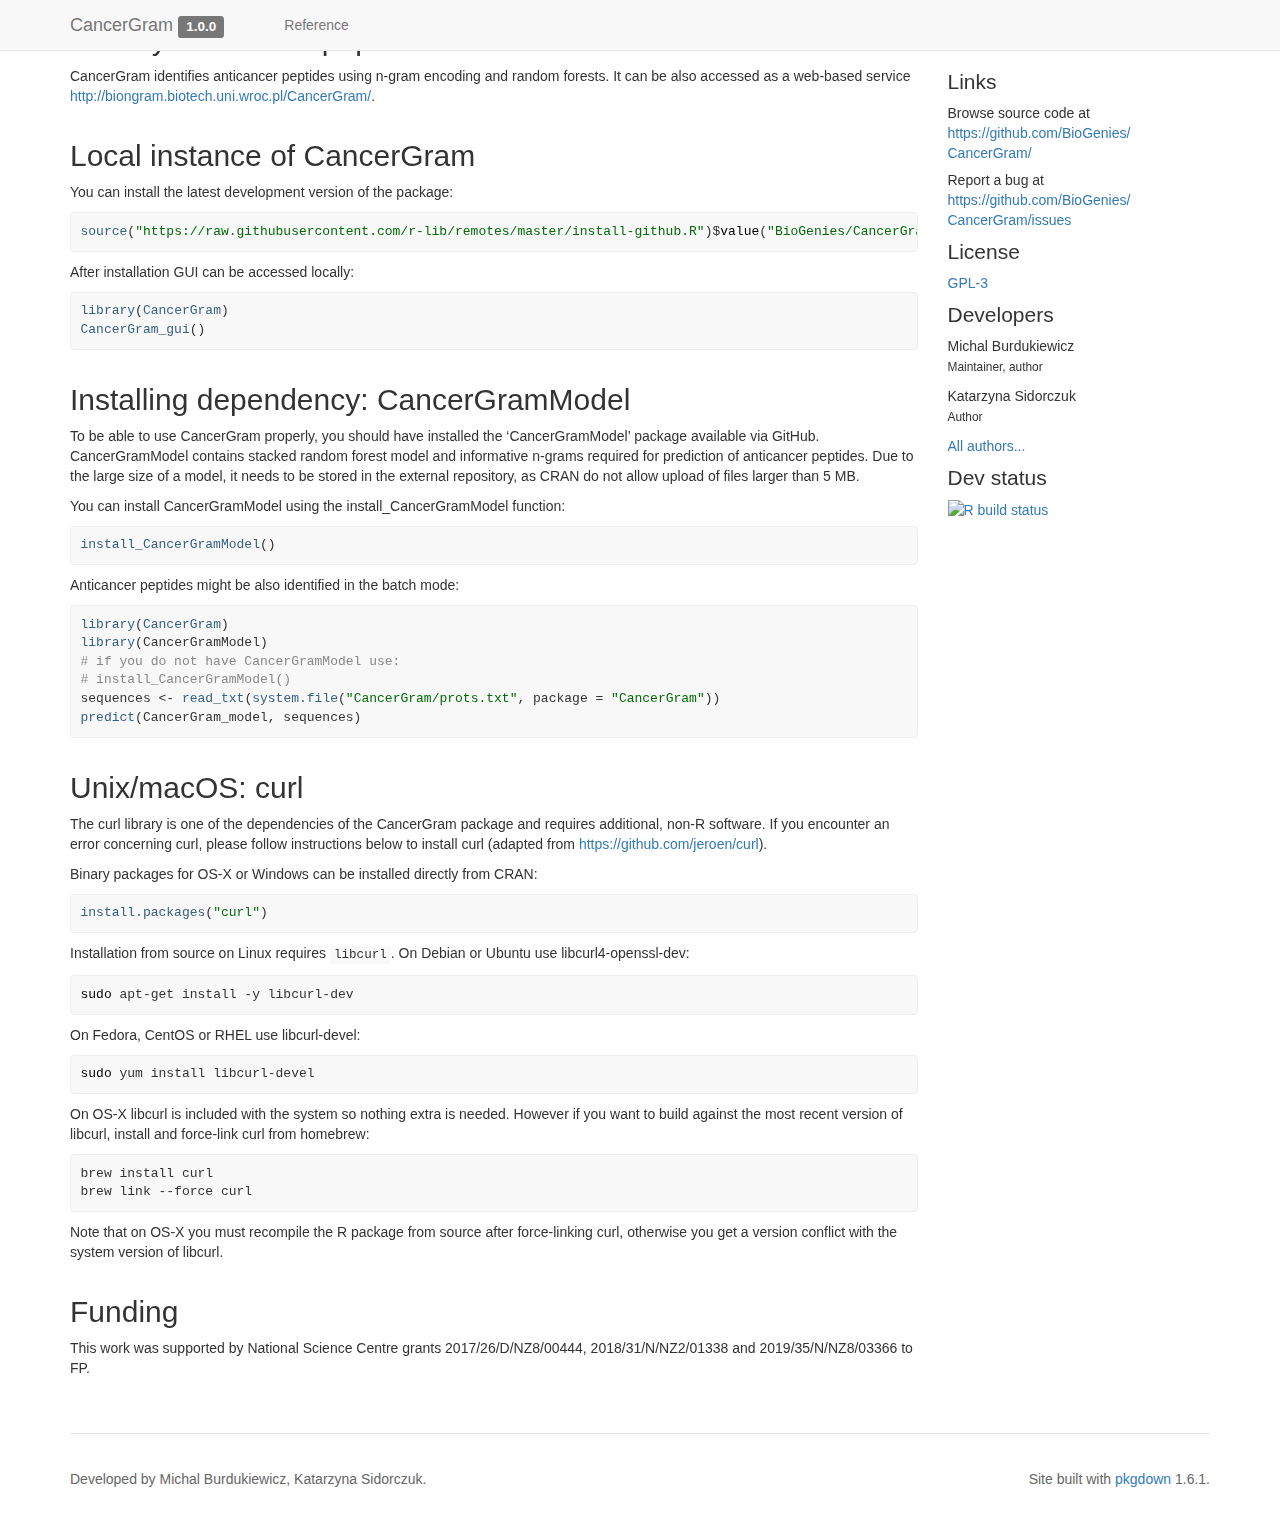
==== index.html @ 9f7d90c8 "Built site for CancerGram: 1.0.0@b8a73d9" ====
<!DOCTYPE html>
<!-- Generated by pkgdown: do not edit by hand --><html lang="en">
<head>
<meta http-equiv="Content-Type" content="text/html; charset=UTF-8">
<meta charset="utf-8">
<meta http-equiv="X-UA-Compatible" content="IE=edge">
<meta name="viewport" content="width=device-width, initial-scale=1.0">
<title>Prediction of Anticancer Peptides • CancerGram</title>
<!-- jquery --><script src="https://cdnjs.cloudflare.com/ajax/libs/jquery/3.4.1/jquery.min.js" integrity="sha256-CSXorXvZcTkaix6Yvo6HppcZGetbYMGWSFlBw8HfCJo=" crossorigin="anonymous"></script><!-- Bootstrap --><link rel="stylesheet" href="https://cdnjs.cloudflare.com/ajax/libs/twitter-bootstrap/3.4.1/css/bootstrap.min.css" integrity="sha256-bZLfwXAP04zRMK2BjiO8iu9pf4FbLqX6zitd+tIvLhE=" crossorigin="anonymous">
<script src="https://cdnjs.cloudflare.com/ajax/libs/twitter-bootstrap/3.4.1/js/bootstrap.min.js" integrity="sha256-nuL8/2cJ5NDSSwnKD8VqreErSWHtnEP9E7AySL+1ev4=" crossorigin="anonymous"></script><!-- bootstrap-toc --><link rel="stylesheet" href="bootstrap-toc.css">
<script src="bootstrap-toc.js"></script><!-- Font Awesome icons --><link rel="stylesheet" href="https://cdnjs.cloudflare.com/ajax/libs/font-awesome/5.12.1/css/all.min.css" integrity="sha256-mmgLkCYLUQbXn0B1SRqzHar6dCnv9oZFPEC1g1cwlkk=" crossorigin="anonymous">
<link rel="stylesheet" href="https://cdnjs.cloudflare.com/ajax/libs/font-awesome/5.12.1/css/v4-shims.min.css" integrity="sha256-wZjR52fzng1pJHwx4aV2AO3yyTOXrcDW7jBpJtTwVxw=" crossorigin="anonymous">
<!-- clipboard.js --><script src="https://cdnjs.cloudflare.com/ajax/libs/clipboard.js/2.0.6/clipboard.min.js" integrity="sha256-inc5kl9MA1hkeYUt+EC3BhlIgyp/2jDIyBLS6k3UxPI=" crossorigin="anonymous"></script><!-- headroom.js --><script src="https://cdnjs.cloudflare.com/ajax/libs/headroom/0.11.0/headroom.min.js" integrity="sha256-AsUX4SJE1+yuDu5+mAVzJbuYNPHj/WroHuZ8Ir/CkE0=" crossorigin="anonymous"></script><script src="https://cdnjs.cloudflare.com/ajax/libs/headroom/0.11.0/jQuery.headroom.min.js" integrity="sha256-ZX/yNShbjqsohH1k95liqY9Gd8uOiE1S4vZc+9KQ1K4=" crossorigin="anonymous"></script><!-- pkgdown --><link href="pkgdown.css" rel="stylesheet">
<script src="pkgdown.js"></script><meta property="og:title" content="Prediction of Anticancer Peptides">
<meta property="og:description" content="Predicts anticancer peptides using random forests trained on the
    n-gram encoded peptides. The implemented algorithm can be accessed from
    both the command line and shiny-based GUI. ">
<!-- mathjax --><script src="https://cdnjs.cloudflare.com/ajax/libs/mathjax/2.7.5/MathJax.js" integrity="sha256-nvJJv9wWKEm88qvoQl9ekL2J+k/RWIsaSScxxlsrv8k=" crossorigin="anonymous"></script><script src="https://cdnjs.cloudflare.com/ajax/libs/mathjax/2.7.5/config/TeX-AMS-MML_HTMLorMML.js" integrity="sha256-84DKXVJXs0/F8OTMzX4UR909+jtl4G7SPypPavF+GfA=" crossorigin="anonymous"></script><!--[if lt IE 9]>
<script src="https://oss.maxcdn.com/html5shiv/3.7.3/html5shiv.min.js"></script>
<script src="https://oss.maxcdn.com/respond/1.4.2/respond.min.js"></script>
<![endif]-->
</head>
<body data-spy="scroll" data-target="#toc">
    <div class="container template-home">
      <header><div class="navbar navbar-default navbar-fixed-top" role="navigation">
  <div class="container">
    <div class="navbar-header">
      <button type="button" class="navbar-toggle collapsed" data-toggle="collapse" data-target="#navbar" aria-expanded="false">
        <span class="sr-only">Toggle navigation</span>
        <span class="icon-bar"></span>
        <span class="icon-bar"></span>
        <span class="icon-bar"></span>
      </button>
      <span class="navbar-brand">
        <a class="navbar-link" href="index.html">CancerGram</a>
        <span class="version label label-default" data-toggle="tooltip" data-placement="bottom" title="Released version">1.0.0</span>
      </span>
    </div>

    <div id="navbar" class="navbar-collapse collapse">
      <ul class="nav navbar-nav">
<li>
  <a href="index.html">
    <span class="fas fa fas fa-home fa-lg"></span>
     
  </a>
</li>
<li>
  <a href="reference/index.html">Reference</a>
</li>
      </ul>
<ul class="nav navbar-nav navbar-right">
<li>
  <a href="https://github.com/BioGenies/CancerGram/">
    <span class="fab fa fab fa-github fa-lg"></span>
     
  </a>
</li>
      </ul>
</div>
<!--/.nav-collapse -->
  </div>
<!--/.container -->
</div>
<!--/.navbar -->

      

      </header><div class="row">
  <div class="contents col-md-9">


<div id="identify-anticancer-peptides" class="section level2">
<h2 class="hasAnchor">
<a href="#identify-anticancer-peptides" class="anchor"></a>Identify anticancer peptides</h2>
<p>CancerGram identifies anticancer peptides using n-gram encoding and random forests. It can be also accessed as a web-based service <a href="http://biongram.biotech.uni.wroc.pl/CancerGram/" class="uri">http://biongram.biotech.uni.wroc.pl/CancerGram/</a>.</p>
</div>
<div id="local-instance-of-cancergram" class="section level2">
<h2 class="hasAnchor">
<a href="#local-instance-of-cancergram" class="anchor"></a>Local instance of CancerGram</h2>
<p>You can install the latest development version of the package:</p>
<div class="sourceCode" id="cb1"><pre class="downlit">
<span class="kw"><a href="https://rdrr.io/r/base/source.html">source</a></span><span class="op">(</span><span class="st">"https://raw.githubusercontent.com/r-lib/remotes/master/install-github.R"</span><span class="op">)</span><span class="op">$</span><span class="fu">value</span><span class="op">(</span><span class="st">"BioGenies/CancerGram"</span><span class="op">)</span></pre></div>
<p>After installation GUI can be accessed locally:</p>
<div class="sourceCode" id="cb2"><pre class="downlit">
<span class="kw"><a href="https://rdrr.io/r/base/library.html">library</a></span><span class="op">(</span><span class="va"><a href="https://github.com/BioGenies/CancerGram">CancerGram</a></span><span class="op">)</span>
<span class="fu"><a href="reference/CancerGram_gui.html">CancerGram_gui</a></span><span class="op">(</span><span class="op">)</span></pre></div>
</div>
<div id="installing-dependency-cancergrammodel" class="section level2">
<h2 class="hasAnchor">
<a href="#installing-dependency-cancergrammodel" class="anchor"></a>Installing dependency: CancerGramModel</h2>
<p>To be able to use CancerGram properly, you should have installed the ‘CancerGramModel’ package available via GitHub. CancerGramModel contains stacked random forest model and informative n-grams required for prediction of anticancer peptides. Due to the large size of a model, it needs to be stored in the external repository, as CRAN do not allow upload of files larger than 5 MB.</p>
<p>You can install CancerGramModel using the install_CancerGramModel function:</p>
<div class="sourceCode" id="cb3"><pre class="downlit">
<span class="fu"><a href="reference/install_CancerGramModel.html">install_CancerGramModel</a></span><span class="op">(</span><span class="op">)</span></pre></div>
<p>Anticancer peptides might be also identified in the batch mode:</p>
<div class="sourceCode" id="cb4"><pre class="downlit">
<span class="kw"><a href="https://rdrr.io/r/base/library.html">library</a></span><span class="op">(</span><span class="va"><a href="https://github.com/BioGenies/CancerGram">CancerGram</a></span><span class="op">)</span>
<span class="kw"><a href="https://rdrr.io/r/base/library.html">library</a></span><span class="op">(</span><span class="va">CancerGramModel</span><span class="op">)</span>
<span class="co"># if you do not have CancerGramModel use:</span>
<span class="co"># install_CancerGramModel()</span>
<span class="va">sequences</span> <span class="op">&lt;-</span> <span class="fu"><a href="reference/read_txt.html">read_txt</a></span><span class="op">(</span><span class="fu"><a href="https://rdrr.io/r/base/system.file.html">system.file</a></span><span class="op">(</span><span class="st">"CancerGram/prots.txt"</span>, package <span class="op">=</span> <span class="st">"CancerGram"</span><span class="op">)</span><span class="op">)</span>
<span class="fu"><a href="https://rdrr.io/r/stats/predict.html">predict</a></span><span class="op">(</span><span class="va">CancerGram_model</span>, <span class="va">sequences</span><span class="op">)</span></pre></div>
</div>
<div id="unixmacos-curl" class="section level2">
<h2 class="hasAnchor">
<a href="#unixmacos-curl" class="anchor"></a>Unix/macOS: curl</h2>
<p>The curl library is one of the dependencies of the CancerGram package and requires additional, non-R software. If you encounter an error concerning curl, please follow instructions below to install curl (adapted from <a href="https://github.com/jeroen/curl" class="uri">https://github.com/jeroen/curl</a>).</p>
<p>Binary packages for OS-X or Windows can be installed directly from CRAN:</p>
<div class="sourceCode" id="cb5"><pre class="downlit">
<span class="fu"><a href="https://rdrr.io/r/utils/install.packages.html">install.packages</a></span><span class="op">(</span><span class="st">"curl"</span><span class="op">)</span></pre></div>
<p>Installation from source on Linux requires <code>libcurl</code>. On Debian or Ubuntu use libcurl4-openssl-dev:</p>
<div class="sourceCode" id="cb6"><pre class="sourceCode bash"><code class="sourceCode bash"><span id="cb6-1"><a href="#cb6-1"></a><span class="fu">sudo</span> apt-get install -y libcurl-dev</span></code></pre></div>
<p>On Fedora, CentOS or RHEL use libcurl-devel:</p>
<div class="sourceCode" id="cb7"><pre class="sourceCode bash"><code class="sourceCode bash"><span id="cb7-1"><a href="#cb7-1"></a><span class="fu">sudo</span> yum install libcurl-devel</span></code></pre></div>
<p>On OS-X libcurl is included with the system so nothing extra is needed. However if you want to build against the most recent version of libcurl, install and force-link curl from homebrew:</p>
<div class="sourceCode" id="cb8"><pre class="sourceCode bash"><code class="sourceCode bash"><span id="cb8-1"><a href="#cb8-1"></a><span class="ex">brew</span> install curl</span>
<span id="cb8-2"><a href="#cb8-2"></a><span class="ex">brew</span> link --force curl</span></code></pre></div>
<p>Note that on OS-X you must recompile the R package from source after force-linking curl, otherwise you get a version conflict with the system version of libcurl.</p>
</div>
<div id="funding" class="section level2">
<h2 class="hasAnchor">
<a href="#funding" class="anchor"></a>Funding</h2>
<p>This work was supported by National Science Centre grants 2017/26/D/NZ8/00444, 2018/31/N/NZ2/01338 and 2019/35/N/NZ8/03366 to FP.</p>
</div>

  </div>

  <div class="col-md-3 hidden-xs hidden-sm" id="pkgdown-sidebar">
    <div class="links">
<h2>Links</h2>
<ul class="list-unstyled">
<li>Browse source code at <br><a href="https://github.com/BioGenies/CancerGram/">https://​github.com/​BioGenies/​CancerGram/​</a>
</li>
<li>Report a bug at <br><a href="https://github.com/BioGenies/CancerGram/issues">https://​github.com/​BioGenies/​CancerGram/​issues</a>
</li>
</ul>
</div>
<div class="license">
<h2>License</h2>
<ul class="list-unstyled">
<li><a href="https://www.r-project.org/Licenses/GPL-3">GPL-3</a></li>
</ul>
</div>
<div class="developers">
<h2>Developers</h2>
<ul class="list-unstyled">
<li>Michal Burdukiewicz <br><small class="roles"> Maintainer, author </small> <a href="https://orcid.org/0000-0001-8926-582X" target="orcid.widget" aria-label="ORCID"><span class="fab fa-orcid orcid" aria-hidden="true"></span></a> </li>
<li>Katarzyna Sidorczuk <br><small class="roles"> Author </small> <a href="https://orcid.org/0000-0001-6576-9054" target="orcid.widget" aria-label="ORCID"><span class="fab fa-orcid orcid" aria-hidden="true"></span></a> </li>
<li><a href="authors.html">All authors...</a></li>
</ul>
</div>

  <div class="dev-status">
<h2>Dev status</h2>
<ul class="list-unstyled">
<li><a href="https://github.com/BioGenies/CancerGram/actions"><img src="https://github.com/BioGenies/CancerGram/workflows/R-CMD-check/badge.svg" alt="R build status"></a></li>
</ul>
</div>
</div>
</div>


      <footer><div class="copyright">
  <p>Developed by Michal Burdukiewicz, Katarzyna Sidorczuk.</p>
</div>

<div class="pkgdown">
  <p>Site built with <a href="https://pkgdown.r-lib.org/">pkgdown</a> 1.6.1.</p>
</div>

      </footer>
</div>

  


  </body>
</html>
---- pkgdown.css ----
/* Sticky footer */

/**
 * Basic idea: https://philipwalton.github.io/solved-by-flexbox/demos/sticky-footer/
 * Details: https://github.com/philipwalton/solved-by-flexbox/blob/master/assets/css/components/site.css
 *
 * .Site -> body > .container
 * .Site-content -> body > .container .row
 * .footer -> footer
 *
 * Key idea seems to be to ensure that .container and __all its parents__
 * have height set to 100%
 *
 */

html, body {
  height: 100%;
}

body {
  position: relative;
}

body > .container {
  display: flex;
  height: 100%;
  flex-direction: column;
}

body > .container .row {
  flex: 1 0 auto;
}

footer {
  margin-top: 45px;
  padding: 35px 0 36px;
  border-top: 1px solid #e5e5e5;
  color: #666;
  display: flex;
  flex-shrink: 0;
}
footer p {
  margin-bottom: 0;
}
footer div {
  flex: 1;
}
footer .pkgdown {
  text-align: right;
}
footer p {
  margin-bottom: 0;
}

img.icon {
  float: right;
}

img {
  max-width: 100%;
}

/* Fix bug in bootstrap (only seen in firefox) */
summary {
  display: list-item;
}

/* Typographic tweaking ---------------------------------*/

.contents .page-header {
  margin-top: calc(-60px + 1em);
}

dd {
  margin-left: 3em;
}

/* Section anchors ---------------------------------*/

a.anchor {
  margin-left: -30px;
  display:inline-block;
  width: 30px;
  height: 30px;
  visibility: hidden;

  background-image: url(./link.svg);
  background-repeat: no-repeat;
  background-size: 20px 20px;
  background-position: center center;
}

.hasAnchor:hover a.anchor {
  visibility: visible;
}

@media (max-width: 767px) {
  .hasAnchor:hover a.anchor {
    visibility: hidden;
  }
}


/* Fixes for fixed navbar --------------------------*/

.contents h1, .contents h2, .contents h3, .contents h4 {
  padding-top: 60px;
  margin-top: -40px;
}

/* Navbar submenu --------------------------*/

.dropdown-submenu {
  position: relative;
}

.dropdown-submenu>.dropdown-menu {
  top: 0;
  left: 100%;
  margin-top: -6px;
  margin-left: -1px;
  border-radius: 0 6px 6px 6px;
}

.dropdown-submenu:hover>.dropdown-menu {
  display: block;
}

.dropdown-submenu>a:after {
  display: block;
  content: " ";
  float: right;
  width: 0;
  height: 0;
  border-color: transparent;
  border-style: solid;
  border-width: 5px 0 5px 5px;
  border-left-color: #cccccc;
  margin-top: 5px;
  margin-right: -10px;
}

.dropdown-submenu:hover>a:after {
  border-left-color: #ffffff;
}

.dropdown-submenu.pull-left {
  float: none;
}

.dropdown-submenu.pull-left>.dropdown-menu {
  left: -100%;
  margin-left: 10px;
  border-radius: 6px 0 6px 6px;
}

/* Sidebar --------------------------*/

#pkgdown-sidebar {
  margin-top: 30px;
  position: -webkit-sticky;
  position: sticky;
  top: 70px;
}

#pkgdown-sidebar h2 {
  font-size: 1.5em;
  margin-top: 1em;
}

#pkgdown-sidebar h2:first-child {
  margin-top: 0;
}

#pkgdown-sidebar .list-unstyled li {
  margin-bottom: 0.5em;
}

/* bootstrap-toc tweaks ------------------------------------------------------*/

/* All levels of nav */

nav[data-toggle='toc'] .nav > li > a {
  padding: 4px 20px 4px 6px;
  font-size: 1.5rem;
  font-weight: 400;
  color: inherit;
}

nav[data-toggle='toc'] .nav > li > a:hover,
nav[data-toggle='toc'] .nav > li > a:focus {
  padding-left: 5px;
  color: inherit;
  border-left: 1px solid #878787;
}

nav[data-toggle='toc'] .nav > .active > a,
nav[data-toggle='toc'] .nav > .active:hover > a,
nav[data-toggle='toc'] .nav > .active:focus > a {
  padding-left: 5px;
  font-size: 1.5rem;
  font-weight: 400;
  color: inherit;
  border-left: 2px solid #878787;
}

/* Nav: second level (shown on .active) */

nav[data-toggle='toc'] .nav .nav {
  display: none; /* Hide by default, but at >768px, show it */
  padding-bottom: 10px;
}

nav[data-toggle='toc'] .nav .nav > li > a {
  padding-left: 16px;
  font-size: 1.35rem;
}

nav[data-toggle='toc'] .nav .nav > li > a:hover,
nav[data-toggle='toc'] .nav .nav > li > a:focus {
  padding-left: 15px;
}

nav[data-toggle='toc'] .nav .nav > .active > a,
nav[data-toggle='toc'] .nav .nav > .active:hover > a,
nav[data-toggle='toc'] .nav .nav > .active:focus > a {
  padding-left: 15px;
  font-weight: 500;
  font-size: 1.35rem;
}

/* orcid ------------------------------------------------------------------- */

.orcid {
  font-size: 16px;
  color: #A6CE39;
  /* margins are required by official ORCID trademark and display guidelines */
  margin-left:4px;
  margin-right:4px;
  vertical-align: middle;
}

/* Reference index & topics ----------------------------------------------- */

.ref-index th {font-weight: normal;}

.ref-index td {vertical-align: top; min-width: 100px}
.ref-index .icon {width: 40px;}
.ref-index .alias {width: 40%;}
.ref-index-icons .alias {width: calc(40% - 40px);}
.ref-index .title {width: 60%;}

.ref-arguments th {text-align: right; padding-right: 10px;}
.ref-arguments th, .ref-arguments td {vertical-align: top; min-width: 100px}
.ref-arguments .name {width: 20%;}
.ref-arguments .desc {width: 80%;}

/* Nice scrolling for wide elements --------------------------------------- */

table {
  display: block;
  overflow: auto;
}

/* Syntax highlighting ---------------------------------------------------- */

pre {
  word-wrap: normal;
  word-break: normal;
  border: 1px solid #eee;
}

pre, code {
  background-color: #f8f8f8;
  color: #333;
}

pre code {
  overflow: auto;
  word-wrap: normal;
  white-space: pre;
}

pre .img {
  margin: 5px 0;
}

pre .img img {
  background-color: #fff;
  display: block;
  height: auto;
}

code a, pre a {
  color: #375f84;
}

a.sourceLine:hover {
  text-decoration: none;
}

.fl      {color: #1514b5;}
.fu      {color: #000000;} /* function */
.ch,.st  {color: #036a07;} /* string */
.kw      {color: #264D66;} /* keyword */
.co      {color: #888888;} /* comment */

.message { color: black;   font-weight: bolder;}
.error   { color: orange;  font-weight: bolder;}
.warning { color: #6A0366; font-weight: bolder;}

/* Clipboard --------------------------*/

.hasCopyButton {
  position: relative;
}

.btn-copy-ex {
  position: absolute;
  right: 0;
  top: 0;
  visibility: hidden;
}

.hasCopyButton:hover button.btn-copy-ex {
  visibility: visible;
}

/* headroom.js ------------------------ */

.headroom {
  will-change: transform;
  transition: transform 200ms linear;
}
.headroom--pinned {
  transform: translateY(0%);
}
.headroom--unpinned {
  transform: translateY(-100%);
}

/* mark.js ----------------------------*/

mark {
  background-color: rgba(255, 255, 51, 0.5);
  border-bottom: 2px solid rgba(255, 153, 51, 0.3);
  padding: 1px;
}

/* vertical spacing after htmlwidgets */
.html-widget {
  margin-bottom: 10px;
}

/* fontawesome ------------------------ */

.fab {
    font-family: "Font Awesome 5 Brands" !important;
}

/* don't display links in code chunks when printing */
/* source: https://stackoverflow.com/a/10781533 */
@media print {
  code a:link:after, code a:visited:after {
    content: "";
  }
}
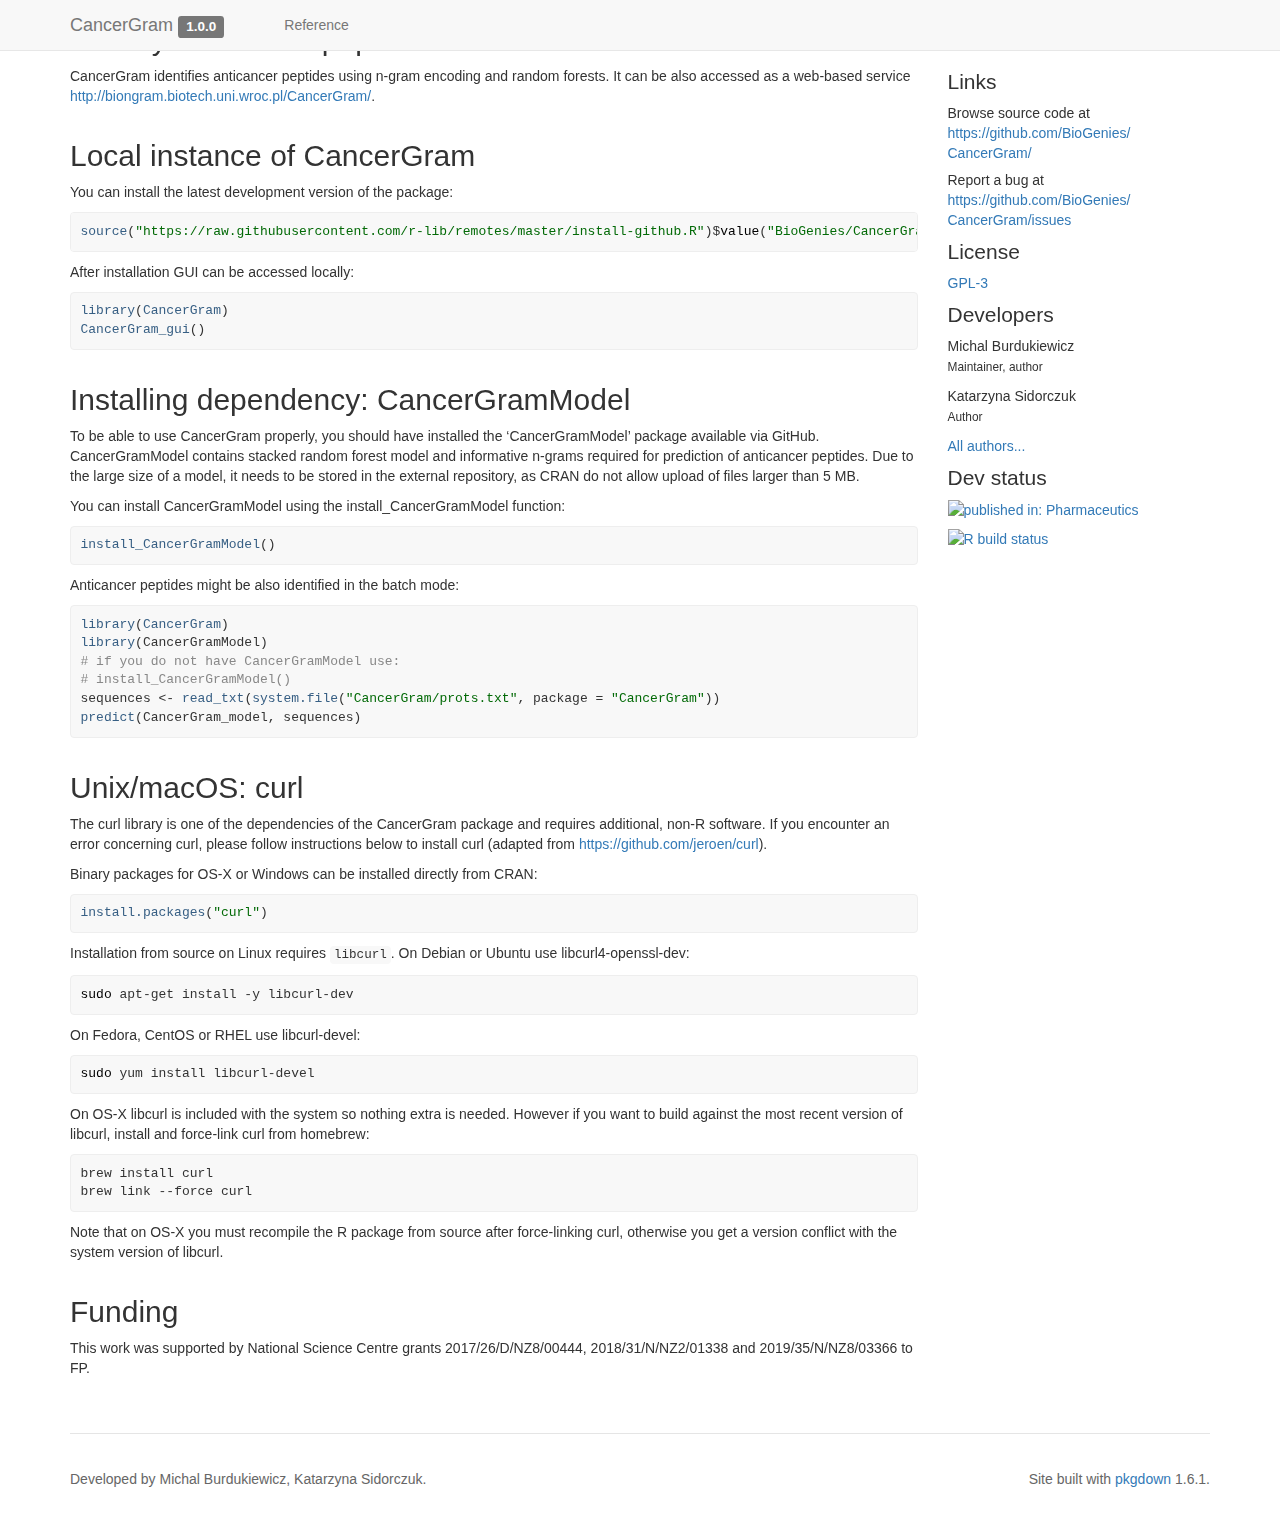
==== commit 7a0d64e8: "Built site for CancerGram: 1.0.0@128a686" ====
--- a/index.html
+++ b/index.html
@@ -14,7 +14,9 @@
 <script src="pkgdown.js"></script><meta property="og:title" content="Prediction of Anticancer Peptides">
 <meta property="og:description" content="Predicts anticancer peptides using random forests trained on the
     n-gram encoded peptides. The implemented algorithm can be accessed from
-    both the command line and shiny-based GUI. ">
+    both the command line and shiny-based GUI. The CancerGram model is too large 
+    for CRAN and it has to be downloaded separately from the repository:
+    &lt;https://github.com/BioGenies/CancerGramModel&gt;.">
 <!-- mathjax --><script src="https://cdnjs.cloudflare.com/ajax/libs/mathjax/2.7.5/MathJax.js" integrity="sha256-nvJJv9wWKEm88qvoQl9ekL2J+k/RWIsaSScxxlsrv8k=" crossorigin="anonymous"></script><script src="https://cdnjs.cloudflare.com/ajax/libs/mathjax/2.7.5/config/TeX-AMS-MML_HTMLorMML.js" integrity="sha256-84DKXVJXs0/F8OTMzX4UR909+jtl4G7SPypPavF+GfA=" crossorigin="anonymous"></script><!--[if lt IE 9]>
 <script src="https://oss.maxcdn.com/html5shiv/3.7.3/html5shiv.min.js"></script>
 <script src="https://oss.maxcdn.com/respond/1.4.2/respond.min.js"></script>
@@ -79,36 +81,36 @@
 <h2 class="hasAnchor">
 <a href="#local-instance-of-cancergram" class="anchor"></a>Local instance of CancerGram</h2>
 <p>You can install the latest development version of the package:</p>
-<div class="sourceCode" id="cb1"><pre class="downlit">
-<span class="kw"><a href="https://rdrr.io/r/base/source.html">source</a></span><span class="op">(</span><span class="st">"https://raw.githubusercontent.com/r-lib/remotes/master/install-github.R"</span><span class="op">)</span><span class="op">$</span><span class="fu">value</span><span class="op">(</span><span class="st">"BioGenies/CancerGram"</span><span class="op">)</span></pre></div>
+<div class="sourceCode" id="cb1"><pre class="downlit sourceCode r">
+<code class="sourceCode R"><span class="kw"><a href="https://rdrr.io/r/base/source.html">source</a></span><span class="op">(</span><span class="st">"https://raw.githubusercontent.com/r-lib/remotes/master/install-github.R"</span><span class="op">)</span><span class="op">$</span><span class="fu">value</span><span class="op">(</span><span class="st">"BioGenies/CancerGram"</span><span class="op">)</span></code></pre></div>
 <p>After installation GUI can be accessed locally:</p>
-<div class="sourceCode" id="cb2"><pre class="downlit">
-<span class="kw"><a href="https://rdrr.io/r/base/library.html">library</a></span><span class="op">(</span><span class="va"><a href="https://github.com/BioGenies/CancerGram">CancerGram</a></span><span class="op">)</span>
-<span class="fu"><a href="reference/CancerGram_gui.html">CancerGram_gui</a></span><span class="op">(</span><span class="op">)</span></pre></div>
+<div class="sourceCode" id="cb2"><pre class="downlit sourceCode r">
+<code class="sourceCode R"><span class="kw"><a href="https://rdrr.io/r/base/library.html">library</a></span><span class="op">(</span><span class="va"><a href="https://github.com/BioGenies/CancerGram">CancerGram</a></span><span class="op">)</span>
+<span class="fu"><a href="reference/CancerGram_gui.html">CancerGram_gui</a></span><span class="op">(</span><span class="op">)</span></code></pre></div>
 </div>
 <div id="installing-dependency-cancergrammodel" class="section level2">
 <h2 class="hasAnchor">
 <a href="#installing-dependency-cancergrammodel" class="anchor"></a>Installing dependency: CancerGramModel</h2>
 <p>To be able to use CancerGram properly, you should have installed the ‘CancerGramModel’ package available via GitHub. CancerGramModel contains stacked random forest model and informative n-grams required for prediction of anticancer peptides. Due to the large size of a model, it needs to be stored in the external repository, as CRAN do not allow upload of files larger than 5 MB.</p>
 <p>You can install CancerGramModel using the install_CancerGramModel function:</p>
-<div class="sourceCode" id="cb3"><pre class="downlit">
-<span class="fu"><a href="reference/install_CancerGramModel.html">install_CancerGramModel</a></span><span class="op">(</span><span class="op">)</span></pre></div>
+<div class="sourceCode" id="cb3"><pre class="downlit sourceCode r">
+<code class="sourceCode R"><span class="fu"><a href="reference/install_CancerGramModel.html">install_CancerGramModel</a></span><span class="op">(</span><span class="op">)</span></code></pre></div>
 <p>Anticancer peptides might be also identified in the batch mode:</p>
-<div class="sourceCode" id="cb4"><pre class="downlit">
-<span class="kw"><a href="https://rdrr.io/r/base/library.html">library</a></span><span class="op">(</span><span class="va"><a href="https://github.com/BioGenies/CancerGram">CancerGram</a></span><span class="op">)</span>
+<div class="sourceCode" id="cb4"><pre class="downlit sourceCode r">
+<code class="sourceCode R"><span class="kw"><a href="https://rdrr.io/r/base/library.html">library</a></span><span class="op">(</span><span class="va"><a href="https://github.com/BioGenies/CancerGram">CancerGram</a></span><span class="op">)</span>
 <span class="kw"><a href="https://rdrr.io/r/base/library.html">library</a></span><span class="op">(</span><span class="va">CancerGramModel</span><span class="op">)</span>
 <span class="co"># if you do not have CancerGramModel use:</span>
 <span class="co"># install_CancerGramModel()</span>
 <span class="va">sequences</span> <span class="op">&lt;-</span> <span class="fu"><a href="reference/read_txt.html">read_txt</a></span><span class="op">(</span><span class="fu"><a href="https://rdrr.io/r/base/system.file.html">system.file</a></span><span class="op">(</span><span class="st">"CancerGram/prots.txt"</span>, package <span class="op">=</span> <span class="st">"CancerGram"</span><span class="op">)</span><span class="op">)</span>
-<span class="fu"><a href="https://rdrr.io/r/stats/predict.html">predict</a></span><span class="op">(</span><span class="va">CancerGram_model</span>, <span class="va">sequences</span><span class="op">)</span></pre></div>
+<span class="fu"><a href="https://rdrr.io/r/stats/predict.html">predict</a></span><span class="op">(</span><span class="va">CancerGram_model</span>, <span class="va">sequences</span><span class="op">)</span></code></pre></div>
 </div>
 <div id="unixmacos-curl" class="section level2">
 <h2 class="hasAnchor">
 <a href="#unixmacos-curl" class="anchor"></a>Unix/macOS: curl</h2>
 <p>The curl library is one of the dependencies of the CancerGram package and requires additional, non-R software. If you encounter an error concerning curl, please follow instructions below to install curl (adapted from <a href="https://github.com/jeroen/curl" class="uri">https://github.com/jeroen/curl</a>).</p>
 <p>Binary packages for OS-X or Windows can be installed directly from CRAN:</p>
-<div class="sourceCode" id="cb5"><pre class="downlit">
-<span class="fu"><a href="https://rdrr.io/r/utils/install.packages.html">install.packages</a></span><span class="op">(</span><span class="st">"curl"</span><span class="op">)</span></pre></div>
+<div class="sourceCode" id="cb5"><pre class="downlit sourceCode r">
+<code class="sourceCode R"><span class="fu"><a href="https://rdrr.io/r/utils/install.packages.html">install.packages</a></span><span class="op">(</span><span class="st">"curl"</span><span class="op">)</span></code></pre></div>
 <p>Installation from source on Linux requires <code>libcurl</code>. On Debian or Ubuntu use libcurl4-openssl-dev:</p>
 <div class="sourceCode" id="cb6"><pre class="sourceCode bash"><code class="sourceCode bash"><span id="cb6-1"><a href="#cb6-1"></a><span class="fu">sudo</span> apt-get install -y libcurl-dev</span></code></pre></div>
 <p>On Fedora, CentOS or RHEL use libcurl-devel:</p>
@@ -154,6 +156,7 @@
   <div class="dev-status">
 <h2>Dev status</h2>
 <ul class="list-unstyled">
+<li><a href="https://doi.org/10.3390/pharmaceutics12111045"><img src="https://img.shields.io/badge/published%20in-Pharmaceutics-green.svg" alt="published in: Pharmaceutics"></a></li>
 <li><a href="https://github.com/BioGenies/CancerGram/actions"><img src="https://github.com/BioGenies/CancerGram/workflows/R-CMD-check/badge.svg" alt="R build status"></a></li>
 </ul>
 </div>
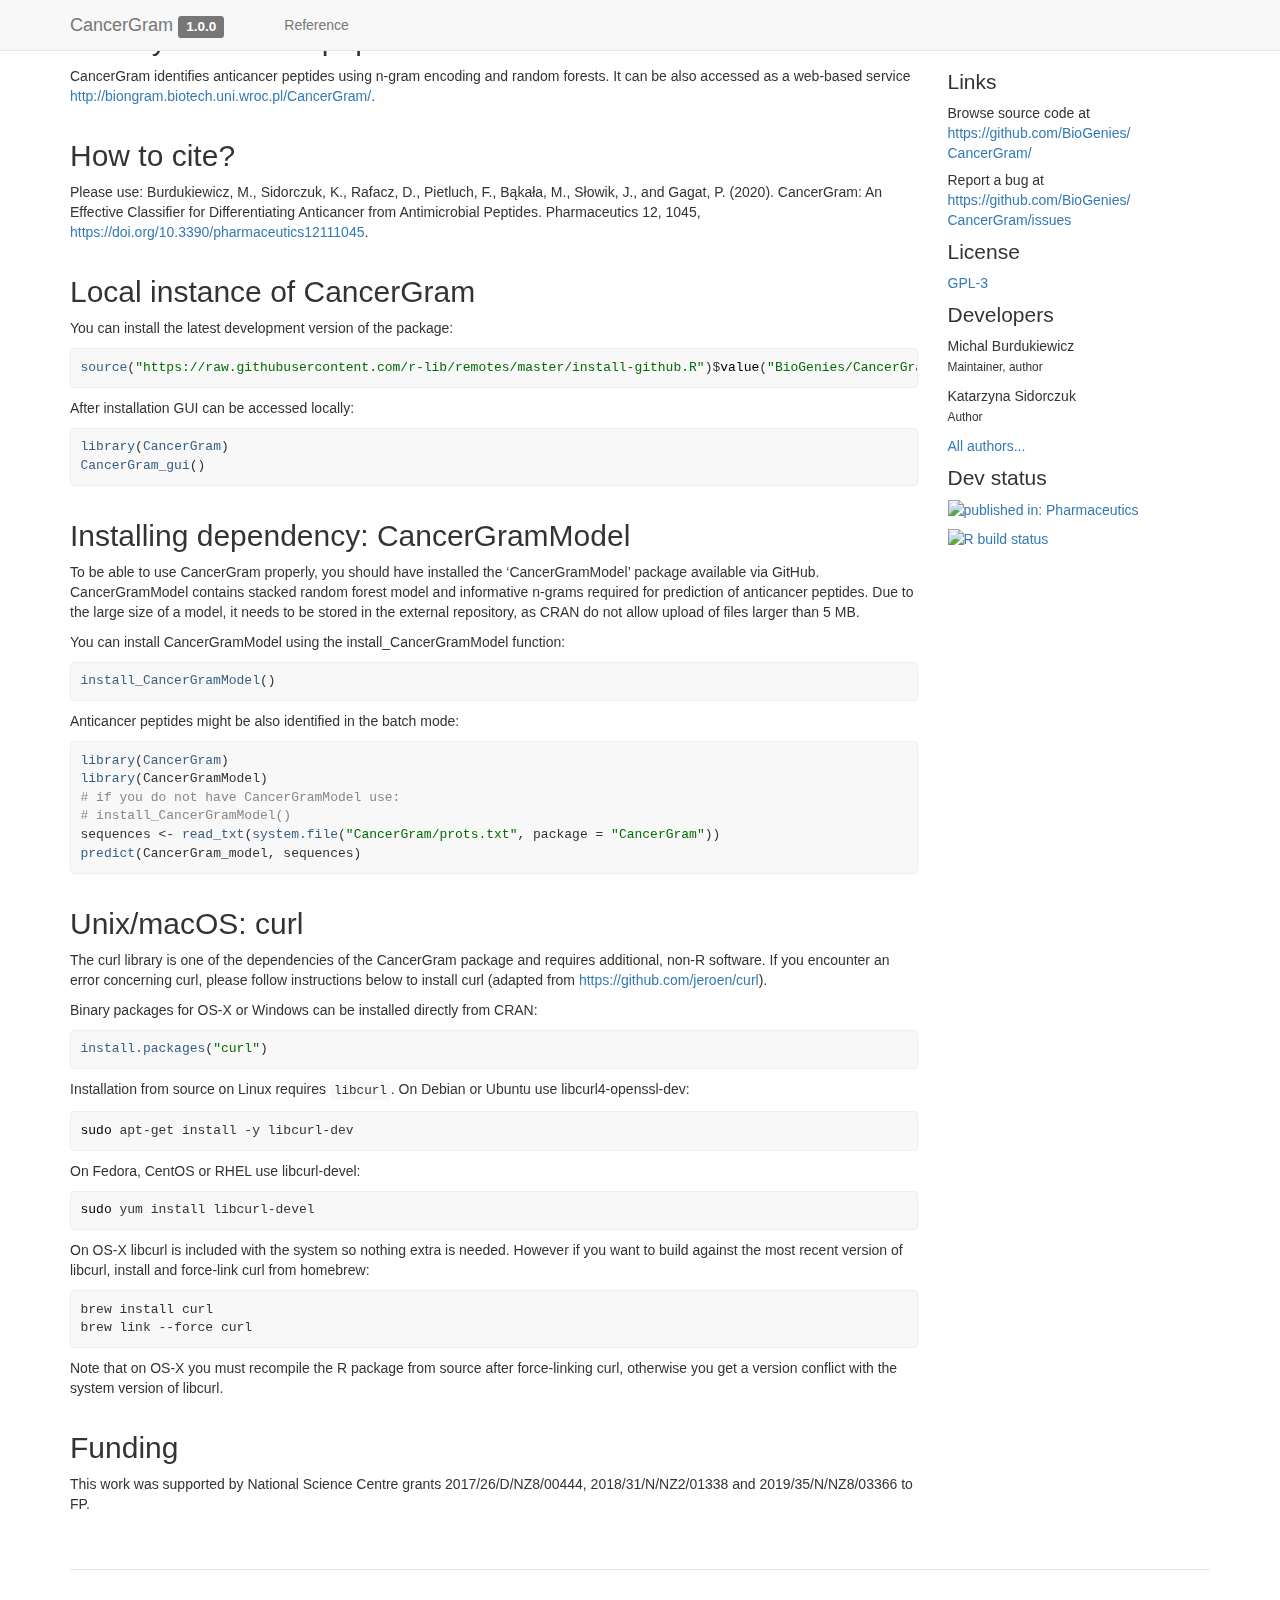
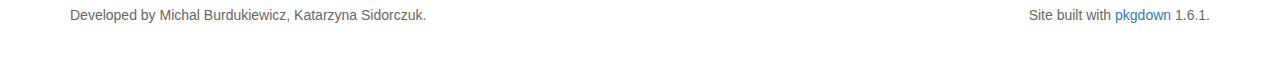
==== commit dc7737b6: "Built site for CancerGram: 1.0.0@50c4953" ====
--- a/index.html
+++ b/index.html
@@ -76,6 +76,11 @@
 <h2 class="hasAnchor">
 <a href="#identify-anticancer-peptides" class="anchor"></a>Identify anticancer peptides</h2>
 <p>CancerGram identifies anticancer peptides using n-gram encoding and random forests. It can be also accessed as a web-based service <a href="http://biongram.biotech.uni.wroc.pl/CancerGram/" class="uri">http://biongram.biotech.uni.wroc.pl/CancerGram/</a>.</p>
+</div>
+<div id="how-to-cite" class="section level2">
+<h2 class="hasAnchor">
+<a href="#how-to-cite" class="anchor"></a>How to cite?</h2>
+<p>Please use: Burdukiewicz, M., Sidorczuk, K., Rafacz, D., Pietluch, F., Bąkała, M., Słowik, J., and Gagat, P. (2020). CancerGram: An Effective Classifier for Differentiating Anticancer from Antimicrobial Peptides. Pharmaceutics 12, 1045, <a href="https://doi.org/10.3390/pharmaceutics12111045" class="uri">https://doi.org/10.3390/pharmaceutics12111045</a>.</p>
 </div>
 <div id="local-instance-of-cancergram" class="section level2">
 <h2 class="hasAnchor">
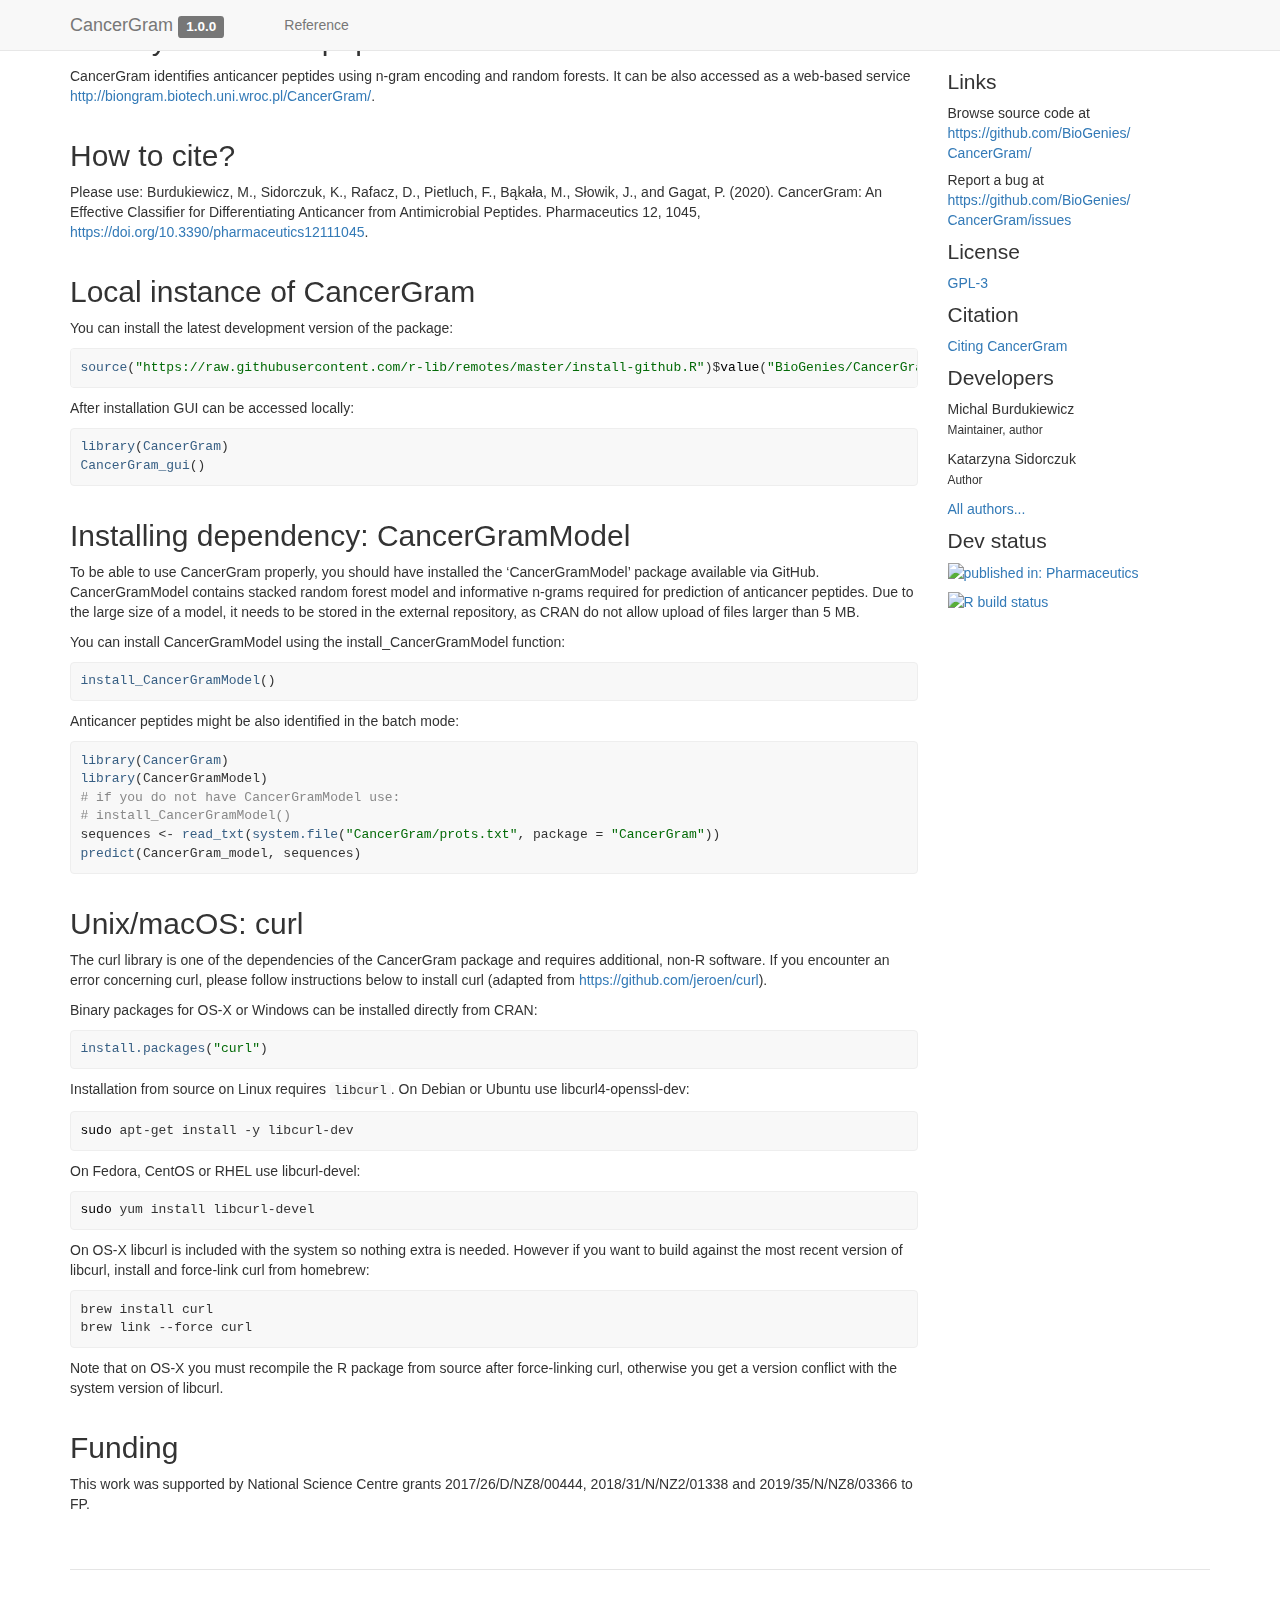
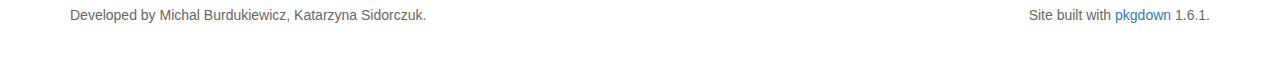
==== commit 1ecaacc2: "Built site for CancerGram: 1.0.0@fd6b2ce" ====
--- a/index.html
+++ b/index.html
@@ -149,6 +149,12 @@
 <li><a href="https://www.r-project.org/Licenses/GPL-3">GPL-3</a></li>
 </ul>
 </div>
+<div class="citation">
+<h2>Citation</h2>
+<ul class="list-unstyled">
+<li><a href="authors.html">Citing CancerGram</a></li>
+</ul>
+</div>
 <div class="developers">
 <h2>Developers</h2>
 <ul class="list-unstyled">
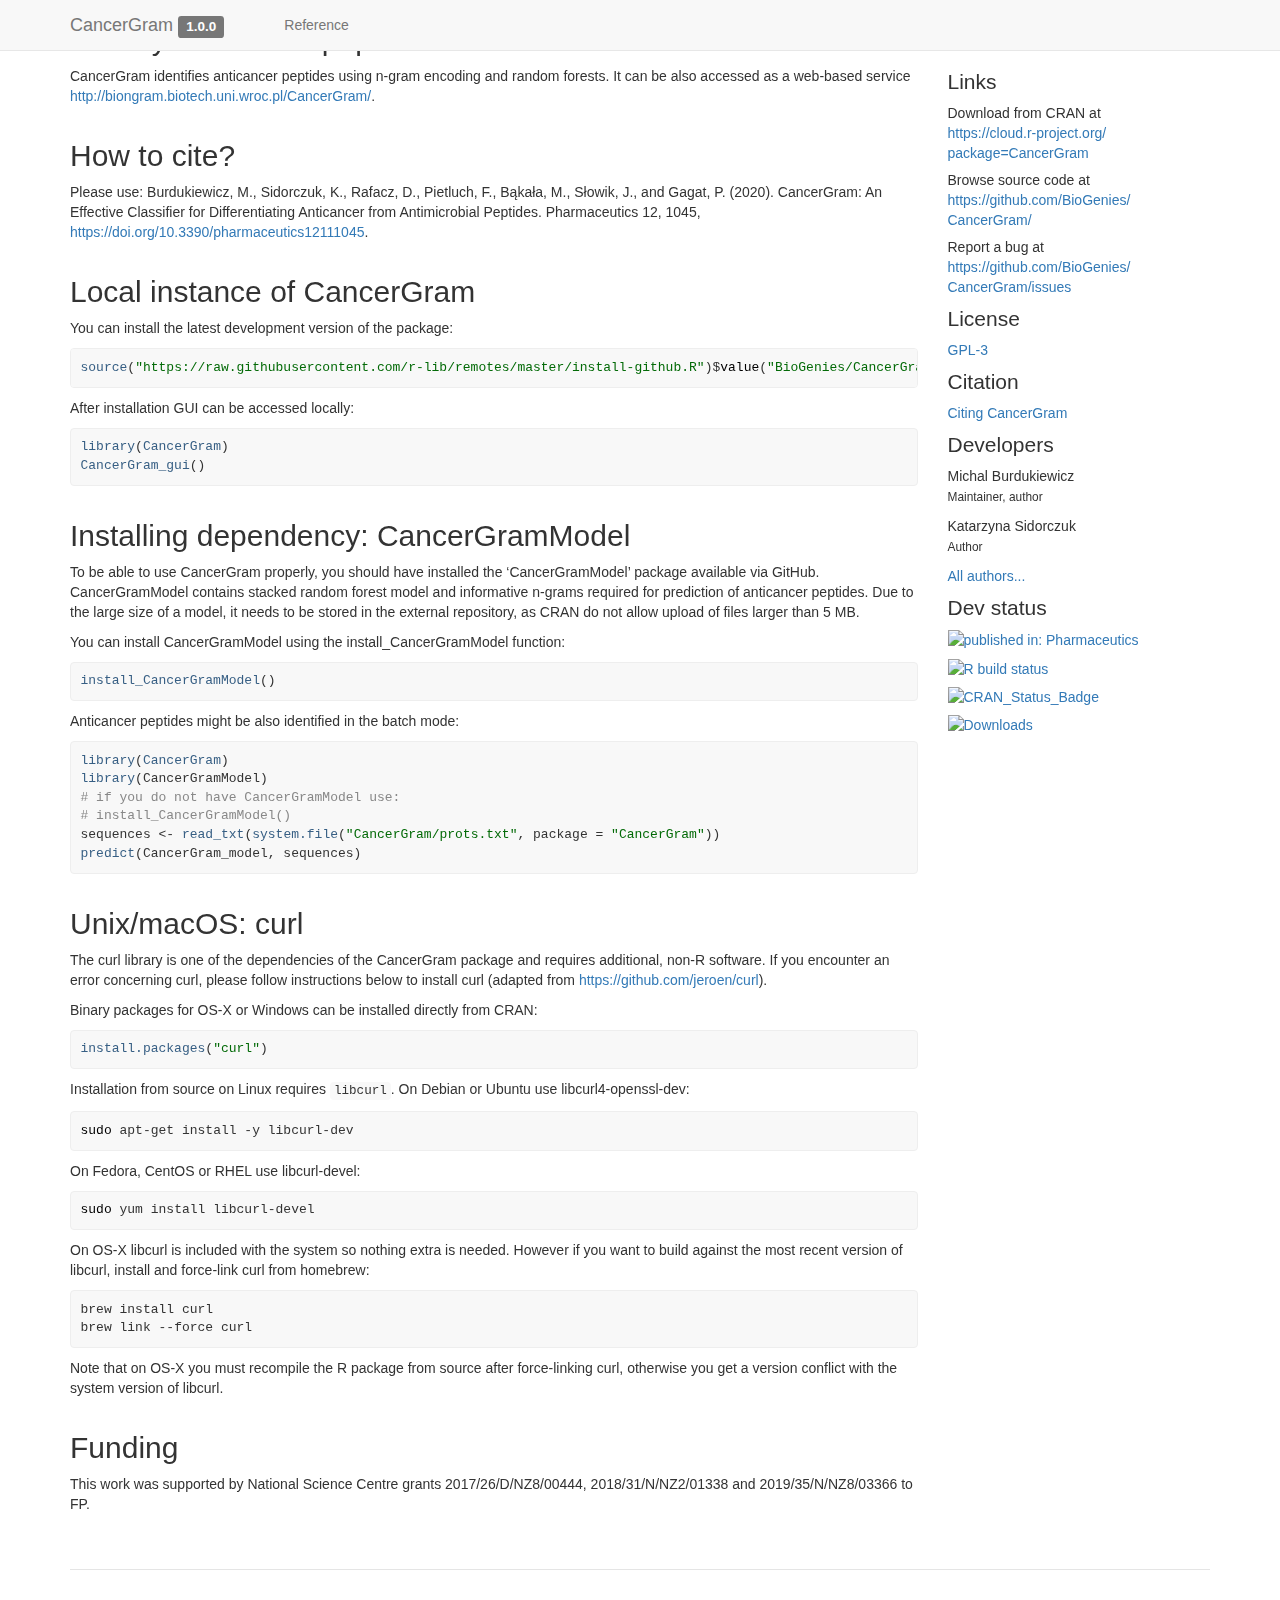
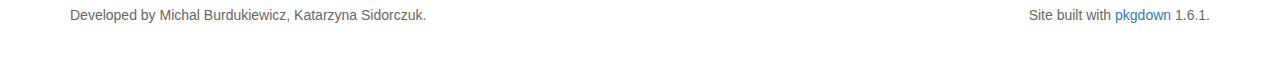
==== commit 29ef2331: "Built site for CancerGram: 1.0.0@8f8353b" ====
--- a/index.html
+++ b/index.html
@@ -16,7 +16,8 @@
     n-gram encoded peptides. The implemented algorithm can be accessed from
     both the command line and shiny-based GUI. The CancerGram model is too large 
     for CRAN and it has to be downloaded separately from the repository:
-    &lt;https://github.com/BioGenies/CancerGramModel&gt;.">
+    &lt;https://github.com/BioGenies/CancerGramModel&gt;. For more information see: 
+    Burdukiewicz et al. (2020) &lt;doi:10.3390/pharmaceutics12111045&gt;. ">
 <!-- mathjax --><script src="https://cdnjs.cloudflare.com/ajax/libs/mathjax/2.7.5/MathJax.js" integrity="sha256-nvJJv9wWKEm88qvoQl9ekL2J+k/RWIsaSScxxlsrv8k=" crossorigin="anonymous"></script><script src="https://cdnjs.cloudflare.com/ajax/libs/mathjax/2.7.5/config/TeX-AMS-MML_HTMLorMML.js" integrity="sha256-84DKXVJXs0/F8OTMzX4UR909+jtl4G7SPypPavF+GfA=" crossorigin="anonymous"></script><!--[if lt IE 9]>
 <script src="https://oss.maxcdn.com/html5shiv/3.7.3/html5shiv.min.js"></script>
 <script src="https://oss.maxcdn.com/respond/1.4.2/respond.min.js"></script>
@@ -137,6 +138,8 @@
     <div class="links">
 <h2>Links</h2>
 <ul class="list-unstyled">
+<li>Download from CRAN at <br><a href="https://cloud.r-project.org/package=CancerGram">https://​cloud.r-project.org/​package=CancerGram</a>
+</li>
 <li>Browse source code at <br><a href="https://github.com/BioGenies/CancerGram/">https://​github.com/​BioGenies/​CancerGram/​</a>
 </li>
 <li>Report a bug at <br><a href="https://github.com/BioGenies/CancerGram/issues">https://​github.com/​BioGenies/​CancerGram/​issues</a>
@@ -169,6 +172,8 @@
 <ul class="list-unstyled">
 <li><a href="https://doi.org/10.3390/pharmaceutics12111045"><img src="https://img.shields.io/badge/published%20in-Pharmaceutics-green.svg" alt="published in: Pharmaceutics"></a></li>
 <li><a href="https://github.com/BioGenies/CancerGram/actions"><img src="https://github.com/BioGenies/CancerGram/workflows/R-CMD-check/badge.svg" alt="R build status"></a></li>
+<li><a href="https://cran.r-project.org/package=CancerGram"><img src="http://www.r-pkg.org/badges/version/CancerGram" alt="CRAN_Status_Badge"></a></li>
+<li><a href="https://cran.r-project.org/package=CancerGram"><img src="http://cranlogs.r-pkg.org/badges/CancerGram" alt="Downloads"></a></li>
 </ul>
 </div>
 </div>
